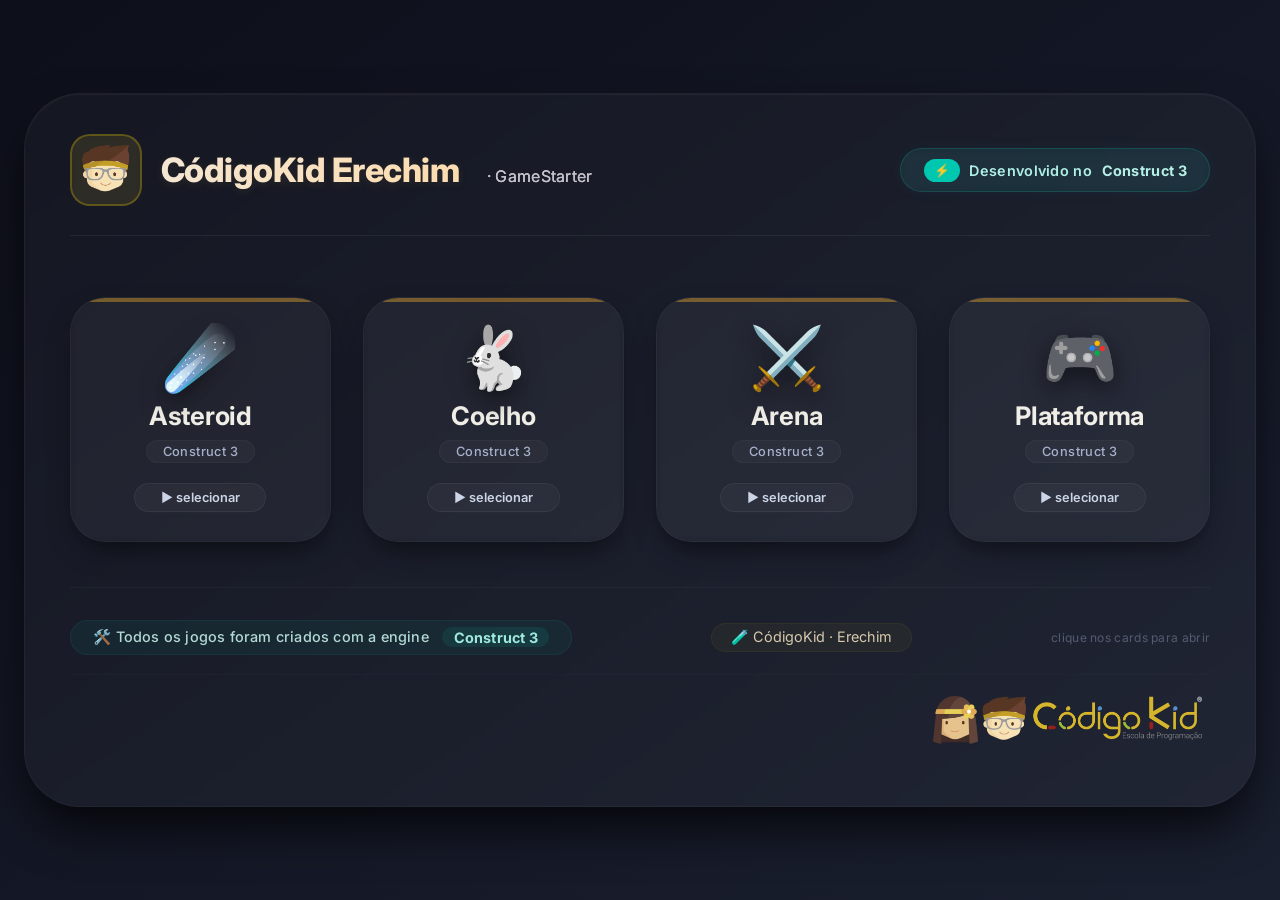
==== index.html @ 9f64f670 "Primeiro commit - Landing page dos projetos Construct" ====
<!DOCTYPE html>
<html lang="pt-BR">
<head>
  <meta charset="UTF-8" />
  <meta name="viewport" content="width=device-width, initial-scale=1.0" />
  <title>CódigoKid Erechim · GameStarter</title>

  <link rel="preconnect" href="https://fonts.googleapis.com" />
  <link rel="preconnect" href="https://fonts.gstatic.com" crossorigin />
  <link href="https://fonts.googleapis.com/css2?family=Inter:opsz,wght@14..32,400;14..32,600;14..32,700;14..32,800&display=swap" rel="stylesheet" />
  <link rel="stylesheet" href="style.css" />
</head>
<body>
  <div class="landing">

    <div class="header">
      <div class="logo-area">
        <div class="logo-placeholder">
    <img src="logo.png" alt="Logo CódigoKid" style="width: 100%; height: 100%; object-fit: contain; padding: 8px;" />
        </div>
        <div class="school-name">
          CódigoKid Erechim
          <small>· GameStarter</small>
        </div>
      </div>
      <div class="tech-badge">
        <i>⚡</i> Desenvolvido no <span style="font-weight:700; color:#b5f0e6;">Construct 3</span>
      </div>
    </div>

    <div class="projects-grid">
      <!-- Projeto Asteroid -->
      <a href="ProjetoAsteroid/index.html" target="_blank" class="project-card card-asteroid" style="text-decoration: none;">
        <div class="project-icon">☄️</div>
        <div class="project-name">Asteroid</div>
        <div class="project-sub">Construct 3</div>
        <div class="cta-play">▶ selecionar</div>
      </a>

      <!-- Projeto Coelho -->
      <a href="ProjetoCoelho/index.html" target="_blank" class="project-card card-coelho" style="text-decoration: none;">
        <div class="project-icon">🐇</div>
        <div class="project-name">Coelho</div>
        <div class="project-sub">Construct 3</div>
        <div class="cta-play">▶ selecionar</div>
      </a>

      <!-- Projeto Arena -->
      <a href="ProjetoArena/index.html" target="_blank" class="project-card card-arena" style="text-decoration: none;">
        <div class="project-icon">⚔️</div>
        <div class="project-name">Arena</div>
        <div class="project-sub">Construct 3</div>
        <div class="cta-play">▶ selecionar</div>
      </a>

      <!-- Projeto Plataforma -->
      <a href="ProjetoPlataforma/index.html" target="_blank" class="project-card card-plataforma" style="text-decoration: none;">
        <div class="project-icon">🎮</div>
        <div class="project-name">Plataforma</div>
        <div class="project-sub">Construct 3</div>
        <div class="cta-play">▶ selecionar</div>
      </a>
    </div>

    <div class="footer-note">
      <span class="construct-badge">
        🛠️ Todos os jogos foram criados com a engine <strong onclick="window.open('https://www.construct.net/en', '_blank')" style="cursor: pointer;">Construct 3</strong>
      </span>
      <span class="school-tag">
        🧪 CódigoKid · Erechim
      </span>
      <span style="opacity:0.5; font-size:0.75rem; letter-spacing:0.3px;">
        clique nos cards para abrir
      </span>
    </div>

    <div style="margin-top: 1.2rem; font-size:0.7rem; color:#5f6a82; text-align:right; border-top:1px solid rgba(255,255,255,0.02); padding-top:0.8rem; letter-spacing:0.4px;">
      <img src="logo footer.png" style="width: 25%; height: 25%; object-fit: contain; padding: 8px;" alt="logo rodapé">
    </div>
  </div>
</body>
</html>
---- style.css ----
* {
      margin: 0;
      padding: 0;
      box-sizing: border-box;
    }

    body {
      font-family: 'Inter', sans-serif;
      background: linear-gradient(145deg, #0d0f1a 0%, #1a1f2f 100%);
      min-height: 100vh;
      display: flex;
      align-items: center;
      justify-content: center;
      padding: 2rem 1.5rem;
    }

    .landing {
      max-width: 1300px;
      width: 100%;
      background: rgba(255, 255, 255, 0.03);
      backdrop-filter: blur(2px);
      border-radius: 3.5rem;
      padding: 2.5rem 2.8rem 3.2rem;
      box-shadow: 0 25px 50px -8px rgba(0, 0, 0, 0.8), inset 0 1px 2px rgba(255, 255, 255, 0.06);
      border: 1px solid rgba(255, 255, 255, 0.04);
      transition: all 0.2s;
    }

    /* CABEÇALHO */
    .header {
      display: flex;
      flex-wrap: wrap;
      align-items: center;
      justify-content: space-between;
      gap: 1.8rem 2rem;
      margin-bottom: 3.8rem;
      border-bottom: 1px solid rgba(255, 255, 255, 0.06);
      padding-bottom: 1.8rem;
    }

    .logo-area {
      display: flex;
      align-items: center;
      gap: 1.2rem;
    }

    .logo-placeholder {
      width: 72px;
      height: 72px;
      background: rgba(255, 215, 0, 0.08);
      border: 2px solid rgba(255, 215, 0, 0.25);
      border-radius: 20px;
      display: flex;
      align-items: center;
      justify-content: center;
      font-size: 0.7rem;
      font-weight: 600;
      letter-spacing: 0.5px;
      color: #d4b87a;
      text-transform: uppercase;
      transition: 0.2s;
      flex-shrink: 0;
      backdrop-filter: blur(4px);
    }

    .logo-placeholder:hover {
      border-color: #f0c27b;
      background: rgba(255, 215, 0, 0.12);
    }

    .logo-placeholder span {
      background: rgba(0, 0, 0, 0.4);
      padding: 4px 8px;
      border-radius: 40px;
      font-size: 0.6rem;
    }

    .school-name {
      font-size: 2.1rem;
      font-weight: 800;
      letter-spacing: -0.5px;
      background: linear-gradient(to right, #f5e9d8, #ffd9a3);
      -webkit-background-clip: text;
      background-clip: text;
      color: transparent;
      text-shadow: 0 2px 10px rgba(255, 200, 100, 0.1);
      line-height: 1.2;
    }

    .school-name small {
      font-weight: 400;
      font-size: 1rem;
      color: #9aa3b9;
      background: rgba(255, 255, 255, 0.04);
      padding: 0.1rem 0.8rem;
      border-radius: 40px;
      margin-left: 0.5rem;
      letter-spacing: 0.3px;
      background: transparent;
      text-shadow: none;
      -webkit-background-clip: unset;
      background-clip: unset;
      color: #b9c2d9;
    }

    .tech-badge {
      background: rgba(0, 200, 200, 0.08);
      backdrop-filter: blur(4px);
      padding: 0.6rem 1.4rem;
      border-radius: 60px;
      border: 1px solid rgba(0, 255, 200, 0.15);
      font-weight: 600;
      font-size: 0.9rem;
      color: #b0f0e6;
      display: flex;
      align-items: center;
      gap: 0.6rem;
      white-space: nowrap;
      letter-spacing: 0.3px;
      box-shadow: 0 0 15px rgba(0, 200, 200, 0.05);
    }

    .tech-badge i {
      font-style: normal;
      background: #00c8b0;
      color: #0b0e16;
      padding: 0 10px;
      border-radius: 30px;
      font-weight: 800;
      font-size: 0.8rem;
      line-height: 1.8;
    }

    /* GRADE DE PROJETOS */
    .projects-grid {
      display: grid;
      grid-template-columns: repeat(auto-fit, minmax(220px, 1fr));
      gap: 2rem;
      margin: 2.2rem 0 2.8rem;
    }

    .project-card {
      background: rgba(255, 255, 255, 0.02);
      backdrop-filter: blur(4px);
      border-radius: 2.2rem;
      padding: 1.8rem 1.2rem 1.8rem;
      border: 1px solid rgba(255, 255, 255, 0.04);
      box-shadow: 0 12px 28px -8px rgba(0, 0, 0, 0.6);
      transition: all 0.25s ease;
      display: flex;
      flex-direction: column;
      align-items: center;
      text-align: center;
      cursor: pointer;
      position: relative;
      overflow: hidden;
    }

    .project-card::before {
      content: '';
      position: absolute;
      top: 0;
      left: 0;
      width: 100%;
      height: 4px;
      background: linear-gradient(90deg, #f7b731, #f5a623, #f7b731);
      opacity: 0.4;
      transition: 0.3s;
    }

    .project-card:hover {
      transform: translateY(-8px);
      background: rgba(255, 255, 255, 0.05);
      border-color: rgba(255, 215, 0, 0.15);
      box-shadow: 0 20px 40px -12px #000000cc;
    }

    .project-card:hover::before {
      opacity: 1;
      height: 5px;
    }

    .project-icon {
      font-size: 3.8rem;
      line-height: 1;
      margin-bottom: 0.8rem;
      filter: drop-shadow(0 8px 12px rgba(0, 0, 0, 0.5));
    }

    .project-name {
      font-size: 1.6rem;
      font-weight: 700;
      color: #f0eee6;
      letter-spacing: -0.3px;
      margin-bottom: 0.25rem;
    }

    .project-sub {
      font-size: 0.8rem;
      font-weight: 500;
      color: #a7b1cc;
      background: rgba(255, 255, 255, 0.03);
      padding: 0.2rem 1rem;
      border-radius: 40px;
      border: 1px solid rgba(255, 255, 255, 0.03);
      margin-top: 0.3rem;
      letter-spacing: 0.4px;
    }

    .project-card .cta-play {
      margin-top: 1.2rem;
      font-size: 0.8rem;
      font-weight: 600;
      color: #cbd5e6;
      background: rgba(255, 255, 255, 0.02);
      padding: 0.4rem 1.6rem;
      border-radius: 40px;
      border: 1px solid rgba(255, 255, 255, 0.06);
      transition: 0.2s;
      backdrop-filter: blur(2px);
    }

    .project-card:hover .cta-play {
      background: rgba(255, 215, 0, 0.08);
      border-color: rgba(255, 215, 0, 0.15);
      color: #f5e6c4;
      box-shadow: 0 0 20px rgba(255, 200, 50, 0.05);
    }

    /* cores específicas (apenas detalhe) */
    .card-asteroid .project-icon { color: #ffbb77; }
    .card-coelho .project-icon { color: #f5b0c0; }
    .card-arena .project-icon { color: #7fc9ff; }
    .card-plataforma .project-icon { color: #9bdeac; }

    /* RODAPÉ / INFO EXTRA */
    .footer-note {
      display: flex;
      flex-wrap: wrap;
      align-items: center;
      justify-content: space-between;
      gap: 1.2rem;
      margin-top: 2.2rem;
      border-top: 1px solid rgba(255, 255, 255, 0.04);
      padding-top: 2rem;
      color: #8a93af;
      font-size: 0.9rem;
    }

    .footer-note span {
      display: flex;
      align-items: center;
      gap: 0.6rem;
    }

    .construct-badge {
      background: rgba(0, 210, 180, 0.06);
      padding: 0.4rem 1.4rem;
      border-radius: 60px;
      border: 1px solid rgba(0, 210, 180, 0.08);
      font-weight: 500;
      color: #b2d9d4;
      letter-spacing: 0.2px;
      font-size: 0.9rem;
    }

    .construct-badge strong {
      color: #9fe8de;
      font-weight: 700;
      background: rgba(0, 200, 180, 0.1);
      padding: 0.1rem 0.7rem;
      border-radius: 30px;
      margin-left: 4px;
    }

    .footer-note .school-tag {
      background: rgba(255, 215, 0, 0.04);
      padding: 0.3rem 1.2rem;
      border-radius: 40px;
      border: 1px solid rgba(255, 215, 0, 0.05);
      color: #d8c9ae;
    }

    /* responsividade */
    @media (max-width: 700px) {
      .landing {
        padding: 1.8rem 1.2rem;
        border-radius: 2rem;
      }
      .header {
        flex-direction: column;
        align-items: flex-start;
        gap: 1rem;
      }
      .school-name {
        font-size: 1.8rem;
      }
      .logo-area {
        width: 100%;
      }
      .tech-badge {
        white-space: normal;
        font-size: 0.8rem;
        padding: 0.4rem 1rem;
      }
      .projects-grid {
        grid-template-columns: repeat(auto-fit, minmax(150px, 1fr));
        gap: 1.2rem;
      }
      .project-name {
        font-size: 1.3rem;
      }
      .project-icon {
        font-size: 2.8rem;
      }
    }

    @media (max-width: 480px) {
      .logo-placeholder {
        width: 56px;
        height: 56px;
        font-size: 0.5rem;
      }
      .school-name {
        font-size: 1.4rem;
      }
      .school-name small {
        font-size: 0.7rem;
        margin-left: 0.2rem;
      }
    }

    /* para dar um toque interativo nos cards (abrir jogo) */
    .project-card {
      transition: all 0.2s;
    }
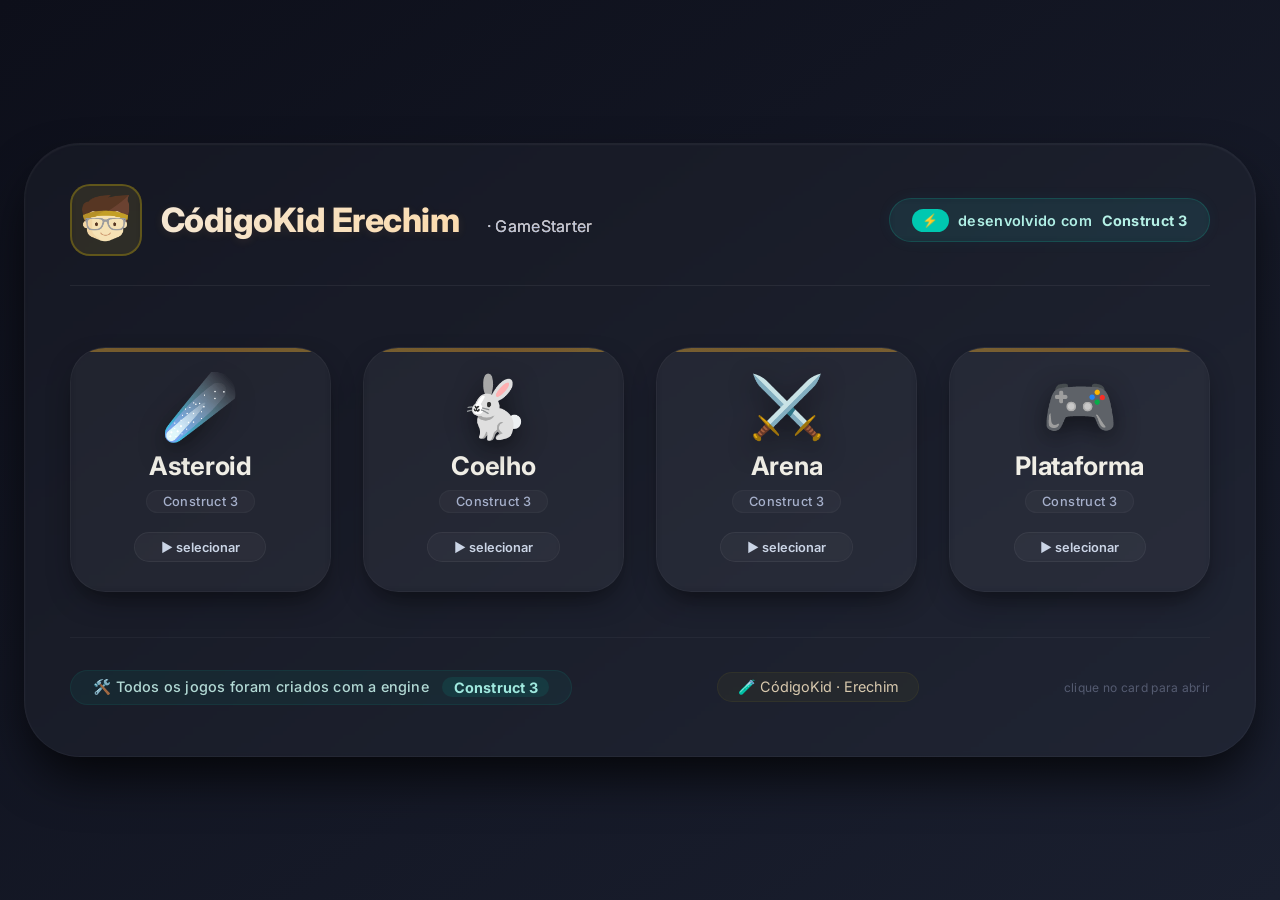
==== commit 1d08ed88: "Jogos agora abrem em iframe dentro de um dialog, nao em nova guia" ====
--- a/index.html
+++ b/index.html
@@ -3,20 +3,179 @@
 <head>
   <meta charset="UTF-8" />
   <meta name="viewport" content="width=device-width, initial-scale=1.0" />
-  <title>CódigoKid Erechim · GameStarter</title>
-
+  <title>CódigoKid Erechim · Games</title>
   <link rel="preconnect" href="https://fonts.googleapis.com" />
   <link rel="preconnect" href="https://fonts.gstatic.com" crossorigin />
   <link href="https://fonts.googleapis.com/css2?family=Inter:opsz,wght@14..32,400;14..32,600;14..32,700;14..32,800&display=swap" rel="stylesheet" />
   <link rel="stylesheet" href="style.css" />
+  <style>
+    /* Estilos para o dialog */
+    dialog {
+    border: none;
+    border-radius: 1.5rem;
+    padding: 0;
+    background: #0d0f1a;
+    width: 1200px;
+    height: 800px;
+    max-width: 90vw;
+    max-height: 90vh;
+    box-shadow: 0 30px 60px rgba(0, 0, 0, 0.9);
+    border: 1px solid rgba(255, 255, 255, 0.06);
+    overflow: hidden;
+    animation: dialogIn 0.3s ease;
+    
+    /* CENTRALIZAÇÃO PERFEITA */
+    position: fixed;
+    top: 50%;
+    left: 50%;
+    transform: translate(-50%, -50%);
+    margin: 0;
+    
+    /* GARANTE QUE NÃO ULTRAPASSE A TELA */
+    max-height: 90vh;
+    max-width: 90vw;
+    }
+
+dialog::backdrop {
+  background: rgba(0, 0, 0, 0.8);
+  backdrop-filter: blur(8px);
+}
+
+    @keyframes dialogIn {
+      from {
+        opacity: 0;
+        transform: scale(0.95) translateY(20px);
+      }
+      to {
+        opacity: 1;
+        transform: scale(1) translateY(0);
+      }
+    }
+
+    .dialog-header {
+      background: rgba(13, 15, 26, 0.98);
+      padding: 0.8rem 1.5rem;
+      display: flex;
+      align-items: center;
+      justify-content: space-between;
+      border-bottom: 1px solid rgba(255, 255, 255, 0.06);
+    }
+
+    .dialog-header .game-title {
+      color: #f0eee6;
+      font-weight: 600;
+      font-size: 1rem;
+    }
+
+    .dialog-header .close-btn {
+      background: rgba(255, 255, 255, 0.05);
+      border: 1px solid rgba(255, 255, 255, 0.08);
+      color: #b0b8d0;
+      padding: 0.3rem 1.2rem;
+      border-radius: 40px;
+      cursor: pointer;
+      font-size: 0.8rem;
+      transition: 0.3s;
+    }
+
+    .dialog-header .close-btn:hover {
+      background: rgba(255, 70, 70, 0.15);
+      color: #ff6b6b;
+      border-color: rgba(255, 70, 70, 0.2);
+    }
+
+    .dialog-body {
+      position: relative;
+      width: 100%;
+      height: calc(100% - 52px);
+      background: #000;
+    }
+
+    .dialog-body iframe {
+      width: 100%;
+      height: 100%;
+      border: none;
+      display: block;
+    }
+
+    .dialog-body .loading-overlay {
+      position: absolute;
+      top: 50%;
+      left: 50%;
+      transform: translate(-50%, -50%);
+      color: #6a7a9a;
+      font-size: 0.9rem;
+      display: flex;
+      flex-direction: column;
+      align-items: center;
+      gap: 0.8rem;
+      z-index: 10;
+      pointer-events: none;
+    }
+
+    .dialog-body .loading-overlay .spinner {
+      width: 30px;
+      height: 30px;
+      border: 3px solid rgba(255, 255, 255, 0.05);
+      border-top-color: #f5c76b;
+      border-radius: 50%;
+      animation: spin 0.8s linear infinite;
+    }
+
+    @keyframes spin {
+      to { transform: rotate(360deg); }
+    }
+
+    /* Botão de abrir em nova janela (opcional) */
+    .dialog-header .open-new-btn {
+      background: rgba(255, 215, 0, 0.08);
+      border: 1px solid rgba(255, 215, 0, 0.1);
+      color: #d4b87a;
+      padding: 0.3rem 1rem;
+      border-radius: 40px;
+      cursor: pointer;
+      font-size: 0.8rem;
+      transition: 0.3s;
+      margin-right: 0.5rem;
+    }
+
+    .dialog-header .open-new-btn:hover {
+      background: rgba(255, 215, 0, 0.15);
+      color: #f5e6c4;
+      border-color: rgba(255, 215, 0, 0.2);
+    }
+
+    .dialog-header .actions {
+      display: flex;
+      align-items: center;
+      gap: 0.5rem;
+    }
+
+    /* Responsividade */
+    @media (max-width: 768px) {
+      dialog {
+        max-width: 98vw;
+        max-height: 95vh;
+        width: 100%;
+        height: 95vh;
+        border-radius: 1rem;
+      }
+      .dialog-header {
+        padding: 0.6rem 1rem;
+        flex-wrap: wrap;
+        gap: 0.5rem;
+      }
+    }
+  </style>
 </head>
 <body>
   <div class="landing">
 
+    <!-- cabeçalho -->
     <div class="header">
       <div class="logo-area">
-        <div class="logo-placeholder">
-    <img src="logo.png" alt="Logo CódigoKid" style="width: 100%; height: 100%; object-fit: contain; padding: 8px;" />
+        <div class="logo-placeholder" title="Espaço para a logo da CódigoKid Erechim">
+          <img src="logo.png" alt="Logo CódigoKid Erechim" style="width: 100%; height: 100%; object-fit: contain; padding: 8px;" />
         </div>
         <div class="school-name">
           CódigoKid Erechim
@@ -24,37 +183,34 @@
         </div>
       </div>
       <div class="tech-badge">
-        <i>⚡</i> Desenvolvido no <span style="font-weight:700; color:#b5f0e6;">Construct 3</span>
+        <i>⚡</i> desenvolvido com <span style="font-weight:700; color:#b5f0e6;">Construct 3</span>
       </div>
     </div>
 
+    <!-- grade com os 4 projetos -->
     <div class="projects-grid">
-      <!-- Projeto Asteroid -->
-      <a href="ProjetoAsteroid/index.html" target="_blank" class="project-card card-asteroid" style="text-decoration: none;">
+      <a href="#" class="project-card card-asteroid" style="text-decoration: none;" data-game="ProjetoAsteroid/index.html" data-name="Asteroid">
         <div class="project-icon">☄️</div>
         <div class="project-name">Asteroid</div>
         <div class="project-sub">Construct 3</div>
         <div class="cta-play">▶ selecionar</div>
       </a>
 
-      <!-- Projeto Coelho -->
-      <a href="ProjetoCoelho/index.html" target="_blank" class="project-card card-coelho" style="text-decoration: none;">
+      <a href="#" class="project-card card-coelho" style="text-decoration: none;" data-game="ProjetoCoelho/index.html" data-name="Coelho">
         <div class="project-icon">🐇</div>
         <div class="project-name">Coelho</div>
         <div class="project-sub">Construct 3</div>
         <div class="cta-play">▶ selecionar</div>
       </a>
 
-      <!-- Projeto Arena -->
-      <a href="ProjetoArena/index.html" target="_blank" class="project-card card-arena" style="text-decoration: none;">
+      <a href="#" class="project-card card-arena" style="text-decoration: none;" data-game="ProjetoArena/index.html" data-name="Arena">
         <div class="project-icon">⚔️</div>
         <div class="project-name">Arena</div>
         <div class="project-sub">Construct 3</div>
         <div class="cta-play">▶ selecionar</div>
       </a>
 
-      <!-- Projeto Plataforma -->
-      <a href="ProjetoPlataforma/index.html" target="_blank" class="project-card card-plataforma" style="text-decoration: none;">
+      <a href="#" class="project-card card-plataforma" style="text-decoration: none;" data-game="ProjetoPlataforma/index.html" data-name="Plataforma">
         <div class="project-icon">🎮</div>
         <div class="project-name">Plataforma</div>
         <div class="project-sub">Construct 3</div>
@@ -62,6 +218,7 @@
       </a>
     </div>
 
+    <!-- rodapé -->
     <div class="footer-note">
       <span class="construct-badge">
         🛠️ Todos os jogos foram criados com a engine <strong onclick="window.open('https://www.construct.net/en', '_blank')" style="cursor: pointer;">Construct 3</strong>
@@ -70,13 +227,124 @@
         🧪 CódigoKid · Erechim
       </span>
       <span style="opacity:0.5; font-size:0.75rem; letter-spacing:0.3px;">
-        clique nos cards para abrir
+        clique no card para abrir
       </span>
     </div>
 
-    <div style="margin-top: 1.2rem; font-size:0.7rem; color:#5f6a82; text-align:right; border-top:1px solid rgba(255,255,255,0.02); padding-top:0.8rem; letter-spacing:0.4px;">
-      <img src="logo footer.png" style="width: 25%; height: 25%; object-fit: contain; padding: 8px;" alt="logo rodapé">
-    </div>
   </div>
+
+  <!-- DIALOG -->
+  <dialog id="gameDialog">
+    <div class="dialog-header">
+      <span class="game-title" id="dialogTitle">🎮 Jogo</span>
+      <div class="actions">
+        <button class="open-new-btn" id="openNewBtn" title="Abrir em nova janela">↗ Nova janela</button>
+        <button class="close-btn" id="closeDialogBtn">✕ Fechar</button>
+      </div>
+    </div>
+    <div class="dialog-body">
+      <div class="loading-overlay" id="dialogLoading">
+        <div class="spinner"></div>
+        <span>Carregando jogo...</span>
+      </div>
+      <iframe id="dialogFrame" src=""></iframe>
+    </div>
+  </dialog>
+
+  <script>
+    // Referências
+    const dialog = document.getElementById('gameDialog');
+    const dialogFrame = document.getElementById('dialogFrame');
+    const dialogTitle = document.getElementById('dialogTitle');
+    const dialogLoading = document.getElementById('dialogLoading');
+    const closeDialogBtn = document.getElementById('closeDialogBtn');
+    const openNewBtn = document.getElementById('openNewBtn');
+    
+    let currentGameUrl = '';
+    let currentGameName = '';
+
+    // Função para abrir o jogo no dialog
+    function abrirJogoDialog(url, nome) {
+      currentGameUrl = url;
+      currentGameName = nome;
+      
+      dialogTitle.textContent = '🎮 ' + nome;
+      dialogLoading.style.display = 'flex';
+      dialogFrame.src = url;
+      
+      dialogFrame.onload = function() {
+        dialogLoading.style.display = 'none';
+      };
+      
+      dialog.showModal();
+    }
+
+    // Função para fechar o dialog
+    function fecharDialog() {
+      dialog.close();
+      dialogFrame.src = '';
+      dialogLoading.style.display = 'flex';
+    }
+
+    // Abrir em nova janela
+    function abrirNovaJanela() {
+      if (currentGameUrl) {
+        window.open(currentGameUrl, '_blank');
+      }
+    }
+
+    // Evento de clique nos cards
+    document.querySelectorAll('.project-card').forEach(card => {
+      card.addEventListener('click', function(e) {
+        e.preventDefault();
+        const gameUrl = this.dataset.game;
+        const gameName = this.dataset.name;
+        abrirJogoDialog(gameUrl, gameName);
+      });
+    });
+
+    // Fechar com o botão
+    closeDialogBtn.addEventListener('click', fecharDialog);
+
+    // Fechar com ESC (já é nativo do dialog)
+    dialog.addEventListener('cancel', fecharDialog);
+
+    // Abrir em nova janela
+    openNewBtn.addEventListener('click', abrirNovaJanela);
+
+    // ============================================
+    // BLOQUEIO DE SCROLL QUANDO DIALOG ESTIVER ABERTO
+    // ============================================
+
+    document.addEventListener('keydown', function(e) {
+      if (dialog.open) {
+        const teclasScroll = ['ArrowUp', 'ArrowDown', 'ArrowLeft', 'ArrowRight', 'Space', 'PageUp', 'PageDown', 'Home', 'End'];
+        if (teclasScroll.includes(e.code)) {
+          e.preventDefault();
+          e.stopPropagation();
+          return false;
+        }
+      }
+    }, { passive: false, capture: true });
+
+    document.addEventListener('wheel', function(e) {
+      if (dialog.open && e.target.closest('iframe')) {
+        e.preventDefault();
+        e.stopPropagation();
+        return false;
+      }
+    }, { passive: false, capture: true });
+
+    document.addEventListener('touchmove', function(e) {
+      if (dialog.open && e.target.closest('iframe')) {
+        e.preventDefault();
+        e.stopPropagation();
+        return false;
+      }
+    }, { passive: false, capture: true });
+
+    console.log('🎮 Dialog com iframe pronto!');
+  </script>
+
 </body>
 </html>
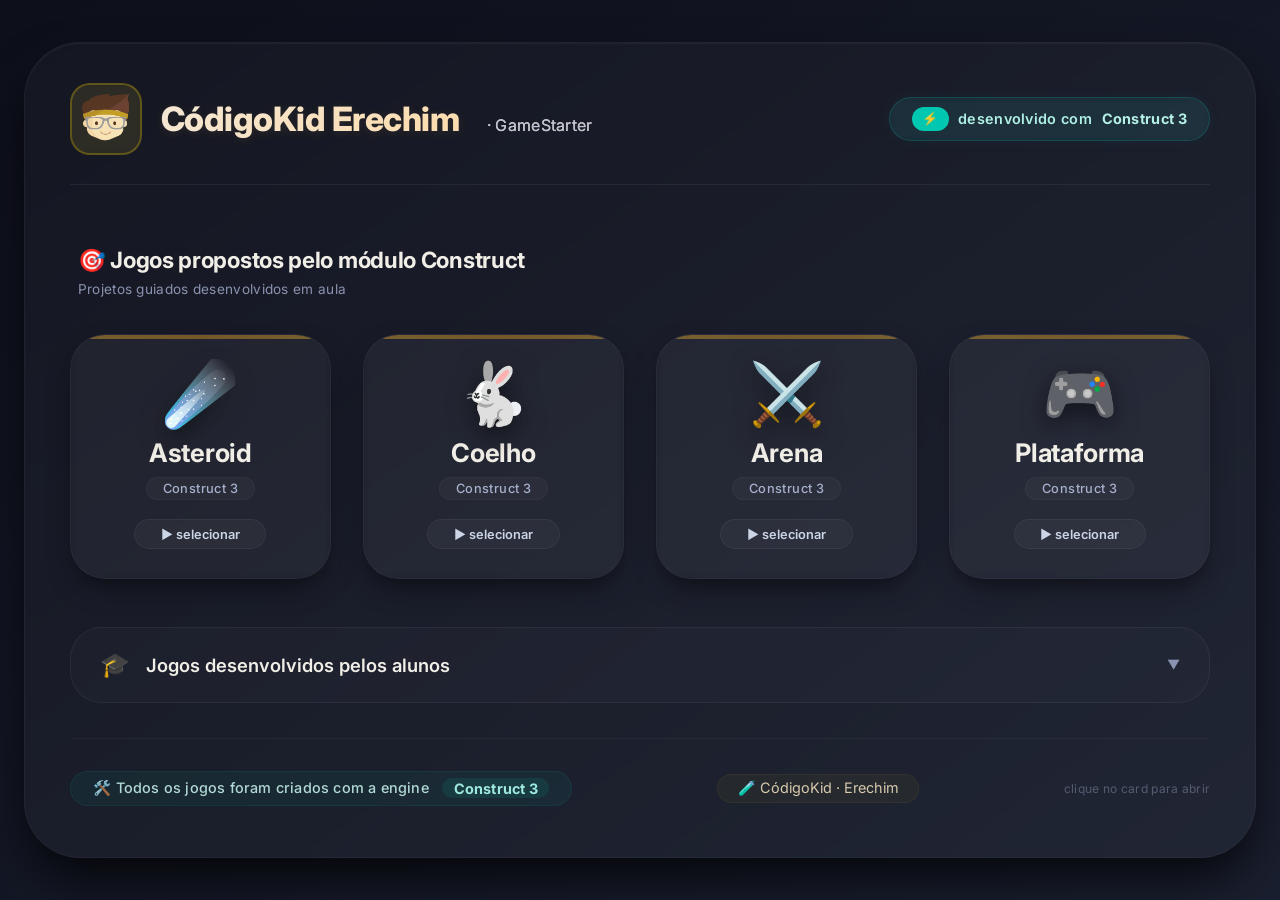
==== commit 3b695f36: "adicionado seção para jogos desenvolvidos pelos alunos" ====
--- a/index.html
+++ b/index.html
@@ -8,165 +8,10 @@
   <link rel="preconnect" href="https://fonts.gstatic.com" crossorigin />
   <link href="https://fonts.googleapis.com/css2?family=Inter:opsz,wght@14..32,400;14..32,600;14..32,700;14..32,800&display=swap" rel="stylesheet" />
   <link rel="stylesheet" href="style.css" />
-  <style>
-    /* Estilos para o dialog */
-    dialog {
-    border: none;
-    border-radius: 1.5rem;
-    padding: 0;
-    background: #0d0f1a;
-    width: 1200px;
-    height: 800px;
-    max-width: 90vw;
-    max-height: 90vh;
-    box-shadow: 0 30px 60px rgba(0, 0, 0, 0.9);
-    border: 1px solid rgba(255, 255, 255, 0.06);
-    overflow: hidden;
-    animation: dialogIn 0.3s ease;
-    
-    /* CENTRALIZAÇÃO PERFEITA */
-    position: fixed;
-    top: 50%;
-    left: 50%;
-    transform: translate(-50%, -50%);
-    margin: 0;
-    
-    /* GARANTE QUE NÃO ULTRAPASSE A TELA */
-    max-height: 90vh;
-    max-width: 90vw;
-    }
-
-dialog::backdrop {
-  background: rgba(0, 0, 0, 0.8);
-  backdrop-filter: blur(8px);
-}
-
-    @keyframes dialogIn {
-      from {
-        opacity: 0;
-        transform: scale(0.95) translateY(20px);
-      }
-      to {
-        opacity: 1;
-        transform: scale(1) translateY(0);
-      }
-    }
-
-    .dialog-header {
-      background: rgba(13, 15, 26, 0.98);
-      padding: 0.8rem 1.5rem;
-      display: flex;
-      align-items: center;
-      justify-content: space-between;
-      border-bottom: 1px solid rgba(255, 255, 255, 0.06);
-    }
-
-    .dialog-header .game-title {
-      color: #f0eee6;
-      font-weight: 600;
-      font-size: 1rem;
-    }
-
-    .dialog-header .close-btn {
-      background: rgba(255, 255, 255, 0.05);
-      border: 1px solid rgba(255, 255, 255, 0.08);
-      color: #b0b8d0;
-      padding: 0.3rem 1.2rem;
-      border-radius: 40px;
-      cursor: pointer;
-      font-size: 0.8rem;
-      transition: 0.3s;
-    }
-
-    .dialog-header .close-btn:hover {
-      background: rgba(255, 70, 70, 0.15);
-      color: #ff6b6b;
-      border-color: rgba(255, 70, 70, 0.2);
-    }
-
-    .dialog-body {
-      position: relative;
-      width: 100%;
-      height: calc(100% - 52px);
-      background: #000;
-    }
-
-    .dialog-body iframe {
-      width: 100%;
-      height: 100%;
-      border: none;
-      display: block;
-    }
-
-    .dialog-body .loading-overlay {
-      position: absolute;
-      top: 50%;
-      left: 50%;
-      transform: translate(-50%, -50%);
-      color: #6a7a9a;
-      font-size: 0.9rem;
-      display: flex;
-      flex-direction: column;
-      align-items: center;
-      gap: 0.8rem;
-      z-index: 10;
-      pointer-events: none;
-    }
-
-    .dialog-body .loading-overlay .spinner {
-      width: 30px;
-      height: 30px;
-      border: 3px solid rgba(255, 255, 255, 0.05);
-      border-top-color: #f5c76b;
-      border-radius: 50%;
-      animation: spin 0.8s linear infinite;
-    }
-
-    @keyframes spin {
-      to { transform: rotate(360deg); }
-    }
-
-    /* Botão de abrir em nova janela (opcional) */
-    .dialog-header .open-new-btn {
-      background: rgba(255, 215, 0, 0.08);
-      border: 1px solid rgba(255, 215, 0, 0.1);
-      color: #d4b87a;
-      padding: 0.3rem 1rem;
-      border-radius: 40px;
-      cursor: pointer;
-      font-size: 0.8rem;
-      transition: 0.3s;
-      margin-right: 0.5rem;
-    }
-
-    .dialog-header .open-new-btn:hover {
-      background: rgba(255, 215, 0, 0.15);
-      color: #f5e6c4;
-      border-color: rgba(255, 215, 0, 0.2);
-    }
-
-    .dialog-header .actions {
-      display: flex;
-      align-items: center;
-      gap: 0.5rem;
-    }
-
-    /* Responsividade */
-    @media (max-width: 768px) {
-      dialog {
-        max-width: 98vw;
-        max-height: 95vh;
-        width: 100%;
-        height: 95vh;
-        border-radius: 1rem;
-      }
-      .dialog-header {
-        padding: 0.6rem 1rem;
-        flex-wrap: wrap;
-        gap: 0.5rem;
-      }
-    }
-  </style>
+    <!-- FAVICON -->
+  <link rel="icon" type="image/png" href="favicon.png" />
+  <link rel="apple-touch-icon" href="favicon.png" />
+  
 </head>
 <body>
   <div class="landing">
@@ -187,36 +32,30 @@
       </div>
     </div>
 
-    <!-- grade com os 4 projetos -->
-    <div class="projects-grid">
-      <a href="#" class="project-card card-asteroid" style="text-decoration: none;" data-game="ProjetoAsteroid/index.html" data-name="Asteroid">
-        <div class="project-icon">☄️</div>
-        <div class="project-name">Asteroid</div>
-        <div class="project-sub">Construct 3</div>
-        <div class="cta-play">▶ selecionar</div>
-      </a>
-
-      <a href="#" class="project-card card-coelho" style="text-decoration: none;" data-game="ProjetoCoelho/index.html" data-name="Coelho">
-        <div class="project-icon">🐇</div>
-        <div class="project-name">Coelho</div>
-        <div class="project-sub">Construct 3</div>
-        <div class="cta-play">▶ selecionar</div>
-      </a>
-
-      <a href="#" class="project-card card-arena" style="text-decoration: none;" data-game="ProjetoArena/index.html" data-name="Arena">
-        <div class="project-icon">⚔️</div>
-        <div class="project-name">Arena</div>
-        <div class="project-sub">Construct 3</div>
-        <div class="cta-play">▶ selecionar</div>
-      </a>
-
-      <a href="#" class="project-card card-plataforma" style="text-decoration: none;" data-game="ProjetoPlataforma/index.html" data-name="Plataforma">
-        <div class="project-icon">🎮</div>
-        <div class="project-name">Plataforma</div>
-        <div class="project-sub">Construct 3</div>
-        <div class="cta-play">▶ selecionar</div>
-      </a>
-    </div>
+    <!-- TÍTULO DA SEÇÃO: JOGOS DO MÓDULO -->
+    <div class="section-header">
+      <h2 class="section-title">🎯 Jogos propostos pelo módulo Construct</h2>
+      <span class="section-subtitle">Projetos guiados desenvolvidos em aula</span>
+    </div>
+
+    <!-- grade com os 4 projetos do módulo (preenchida via JSON) -->
+    <div class="projects-grid" id="jogosModuloGrid">
+      <!-- preenchido dinamicamente pelo JavaScript -->
+    </div>
+
+    <!-- BLOCO EXPANSÍVEL: JOGOS DOS ALUNOS -->
+    <details class="alunos-section" id="alunosSection">
+      <summary class="alunos-summary">
+        <span class="alunos-summary-icon">🎓</span>
+        <span class="alunos-summary-text">Jogos desenvolvidos pelos alunos</span>
+        <span class="alunos-summary-arrow">▼</span>
+      </summary>
+      <div class="alunos-content">
+        <div class="projects-grid" id="jogosAlunosGrid">
+          <!-- preenchido dinamicamente pelo JavaScript -->
+        </div>
+      </div>
+    </details>
 
     <!-- rodapé -->
     <div class="footer-note">
@@ -247,104 +86,183 @@
         <div class="spinner"></div>
         <span>Carregando jogo...</span>
       </div>
-      <iframe id="dialogFrame" src=""></iframe>
+      <iframe id="dialogFrame" src="" allowfullscreen allow="fullscreen; autoplay; gamepad"></iframe>
     </div>
   </dialog>
 
-  <script>
-    // Referências
-    const dialog = document.getElementById('gameDialog');
-    const dialogFrame = document.getElementById('dialogFrame');
-    const dialogTitle = document.getElementById('dialogTitle');
-    const dialogLoading = document.getElementById('dialogLoading');
-    const closeDialogBtn = document.getElementById('closeDialogBtn');
-    const openNewBtn = document.getElementById('openNewBtn');
-    
-    let currentGameUrl = '';
-    let currentGameName = '';
-
-    // Função para abrir o jogo no dialog
-    function abrirJogoDialog(url, nome) {
-      currentGameUrl = url;
-      currentGameName = nome;
-      
-      dialogTitle.textContent = '🎮 ' + nome;
-      dialogLoading.style.display = 'flex';
-      dialogFrame.src = url;
-      
-      dialogFrame.onload = function() {
-        dialogLoading.style.display = 'none';
-      };
-      
-      dialog.showModal();
-    }
-
-    // Função para fechar o dialog
-    function fecharDialog() {
-      dialog.close();
-      dialogFrame.src = '';
-      dialogLoading.style.display = 'flex';
-    }
-
-    // Abrir em nova janela
-    function abrirNovaJanela() {
-      if (currentGameUrl) {
-        window.open(currentGameUrl, '_blank');
-      }
-    }
-
-    // Evento de clique nos cards
-    document.querySelectorAll('.project-card').forEach(card => {
-      card.addEventListener('click', function(e) {
+ <script>
+  // Referências
+  const dialog = document.getElementById('gameDialog');
+  const dialogFrame = document.getElementById('dialogFrame');
+  const dialogTitle = document.getElementById('dialogTitle');
+  const dialogLoading = document.getElementById('dialogLoading');
+  const closeDialogBtn = document.getElementById('closeDialogBtn');
+  const openNewBtn = document.getElementById('openNewBtn');
+  const fullscreenBtn = document.getElementById('fullscreenBtn');
+
+  const jogosModuloGrid = document.getElementById('jogosModuloGrid');
+  const jogosAlunosGrid = document.getElementById('jogosAlunosGrid');
+
+  let currentGameUrl = '';
+  let currentGameName = '';
+
+  // ============================================
+  // CARREGAMENTO DOS JOGOS A PARTIR DO JSON
+  // ============================================
+
+  async function carregarJogos() {
+    try {
+      const resposta = await fetch('jogos.json');
+      if (!resposta.ok) throw new Error('Não foi possível carregar o jogos.json');
+      const dados = await resposta.json();
+
+      renderizarJogosModulo(dados.jogosModulo || []);
+      renderizarJogosAlunos(dados.jogosAlunos || []);
+    } catch (erro) {
+      console.error('❌ Erro ao carregar jogos:', erro);
+      // Fallback: mostra mensagem amigável
+      jogosModuloGrid.innerHTML = '<p style="color:#8a93af; grid-column: 1/-1; text-align:center;">Não foi possível carregar a lista de jogos.</p>';
+    }
+  }
+
+  // Renderiza os cards dos jogos do módulo
+  function renderizarJogosModulo(jogos) {
+    jogosModuloGrid.innerHTML = '';
+    jogos.forEach(jogo => {
+      const card = document.createElement('a');
+      card.href = '#';
+      card.className = `project-card card-${jogo.id}`;
+      card.style.textDecoration = 'none';
+      card.dataset.game = jogo.embedUrl;
+      card.dataset.name = jogo.nome;
+      card.innerHTML = `
+        <div class="project-icon">${jogo.icone || '🎮'}</div>
+        <div class="project-name">${jogo.nome}</div>
+        <div class="project-sub">Construct 3</div>
+        <div class="cta-play">▶ selecionar</div>
+      `;
+      card.addEventListener('click', e => {
         e.preventDefault();
-        const gameUrl = this.dataset.game;
-        const gameName = this.dataset.name;
-        abrirJogoDialog(gameUrl, gameName);
+        abrirJogoDialog(jogo.embedUrl, jogo.nome);
       });
+      jogosModuloGrid.appendChild(card);
     });
-
-    // Fechar com o botão
-    closeDialogBtn.addEventListener('click', fecharDialog);
-
-    // Fechar com ESC (já é nativo do dialog)
-    dialog.addEventListener('cancel', fecharDialog);
-
-    // Abrir em nova janela
-    openNewBtn.addEventListener('click', abrirNovaJanela);
-
-    // ============================================
-    // BLOQUEIO DE SCROLL QUANDO DIALOG ESTIVER ABERTO
-    // ============================================
-
-    document.addEventListener('keydown', function(e) {
-      if (dialog.open) {
-        const teclasScroll = ['ArrowUp', 'ArrowDown', 'ArrowLeft', 'ArrowRight', 'Space', 'PageUp', 'PageDown', 'Home', 'End'];
-        if (teclasScroll.includes(e.code)) {
-          e.preventDefault();
-          e.stopPropagation();
-          return false;
-        }
-      }
-    }, { passive: false, capture: true });
-
-    document.addEventListener('wheel', function(e) {
-      if (dialog.open && e.target.closest('iframe')) {
+  }
+
+  // Renderiza os cards dos jogos dos alunos
+  function renderizarJogosAlunos(jogos) {
+    jogosAlunosGrid.innerHTML = '';
+    if (jogos.length === 0) {
+      jogosAlunosGrid.innerHTML = '<p style="color:#8a93af; grid-column: 1/-1; text-align:center;">Nenhum jogo de aluno cadastrado ainda.</p>';
+      return;
+    }
+    jogos.forEach(jogo => {
+      const card = document.createElement('a');
+      card.href = '#';
+      card.className = `project-card card-aluno`;
+      card.style.textDecoration = 'none';
+      card.dataset.game = jogo.embedUrl;
+      card.dataset.name = jogo.nome;
+      card.innerHTML = `
+        <div class="project-icon">${jogo.icone || '🎮'}</div>
+        <div class="project-name">${jogo.nome}</div>
+        <div class="project-desc">${jogo.descricao || ''}</div>
+        <div class="project-author">👤 ${jogo.aluno || 'Aluno'}</div>
+        <div class="cta-play">▶ jogar</div>
+      `;
+      card.addEventListener('click', e => {
+        e.preventDefault();
+        abrirJogoDialog(jogo.embedUrl, jogo.nome);
+      });
+      jogosAlunosGrid.appendChild(card);
+    });
+  }
+
+  // ============================================
+  // DIALOG (abrir/fechar/fullscreen)
+  // ============================================
+
+  function abrirJogoDialog(url, nome) {
+    currentGameUrl = url;
+    currentGameName = nome;
+    dialogTitle.textContent = '🎮 ' + nome;
+    dialogLoading.style.display = 'flex';
+    dialogFrame.src = url;
+    dialogFrame.onload = function () {
+      dialogLoading.style.display = 'none';
+    };
+    dialog.showModal();
+  }
+
+  function fecharDialog() {
+    dialog.close();
+    dialogFrame.src = '';
+    dialogLoading.style.display = 'flex';
+  }
+
+  function abrirNovaJanela() {
+    if (currentGameUrl) window.open(currentGameUrl, '_blank');
+  }
+
+  function toggleFullscreen() {
+    if (!document.fullscreenElement) {
+      dialog.requestFullscreen().catch(err => console.error('Erro fullscreen:', err));
+    } else {
+      document.exitFullscreen();
+    }
+  }
+
+  // ============================================
+  // EVENTOS
+  // ============================================
+  closeDialogBtn.addEventListener('click', fecharDialog);
+  openNewBtn.addEventListener('click', abrirNovaJanela);
+  //fullscreenBtn.addEventListener('click', toggleFullscreen);
+  dialog.addEventListener('cancel', fecharDialog);
+
+  document.addEventListener('fullscreenchange', () => {
+    if (fullscreenBtn) {
+      fullscreenBtn.textContent = document.fullscreenElement ? '⛶ Sair' : '⛶ Tela cheia';
+    }
+  });
+
+  // ============================================
+  // BLOQUEIO DE SCROLL QUANDO DIALOG ESTIVER ABERTO
+  // ============================================
+  document.addEventListener('keydown', function (e) {
+    if (dialog.open) {
+      const teclasScroll = ['ArrowUp', 'ArrowDown', 'ArrowLeft', 'ArrowRight', 'Space', 'PageUp', 'PageDown', 'Home', 'End'];
+      if (teclasScroll.includes(e.code)) {
         e.preventDefault();
         e.stopPropagation();
         return false;
       }
-    }, { passive: false, capture: true });
-
-    document.addEventListener('touchmove', function(e) {
-      if (dialog.open && e.target.closest('iframe')) {
-        e.preventDefault();
-        e.stopPropagation();
-        return false;
-      }
-    }, { passive: false, capture: true });
-
-    console.log('🎮 Dialog com iframe pronto!');
-  </script>
+    }
+  }, { passive: false, capture: true });
+
+  document.addEventListener('wheel', function (e) {
+    if (dialog.open && e.target.closest('iframe')) {
+      e.preventDefault();
+      e.stopPropagation();
+      return false;
+    }
+  }, { passive: false, capture: true });
+
+  document.addEventListener('touchmove', function (e) {
+    if (dialog.open && e.target.closest('iframe')) {
+      e.preventDefault();
+      e.stopPropagation();
+      return false;
+    }
+  }, { passive: false, capture: true });
+
+  // ============================================
+  // INICIALIZA
+  // ============================================
+  carregarJogos();
+
+  console.log('🎮 Sistema de jogos carregado!');
+</script>
 
 </body>
 </html>
--- a/style.css
+++ b/style.css
@@ -226,6 +226,7 @@
       color: #f5e6c4;
       box-shadow: 0 0 20px rgba(255, 200, 50, 0.05);
     }
+    
 
     /* cores específicas (apenas detalhe) */
     .card-asteroid .project-icon { color: #ffbb77; }
@@ -333,4 +334,287 @@
     /* para dar um toque interativo nos cards (abrir jogo) */
     .project-card {
       transition: all 0.2s;
-    }+    }
+    
+    /* Estilos para o dialog */
+    dialog {
+    border: none;
+    border-radius: 1.5rem;
+    padding: 0;
+    background: #0d0f1a;
+    width: 1200px;
+    height: 800px;
+    max-width: 90vw;
+    max-height: 90vh;
+    box-shadow: 0 30px 60px rgba(0, 0, 0, 0.9);
+    border: 1px solid rgba(255, 255, 255, 0.06);
+    overflow: hidden;
+    animation: dialogIn 0.3s ease;
+    
+    /* CENTRALIZAÇÃO PERFEITA */
+    position: fixed;
+    top: 50%;
+    left: 50%;
+    transform: translate(-50%, -50%);
+    margin: 0;
+    
+    /* GARANTE QUE NÃO ULTRAPASSE A TELA */
+    max-height: 90vh;
+    max-width: 90vw;
+    }
+
+dialog::backdrop {
+  background: rgba(0, 0, 0, 0.8);
+  backdrop-filter: blur(8px);
+}
+
+    @keyframes dialogIn {
+      from {
+        opacity: 0;
+        transform: scale(0.95) translateY(20px);
+      }
+      to {
+        opacity: 1;
+        transform: scale(1) translateY(0);
+      }
+    }
+
+    .dialog-header {
+      background: rgba(13, 15, 26, 0.98);
+      padding: 0.8rem 1.5rem;
+      display: flex;
+      align-items: center;
+      justify-content: space-between;
+      border-bottom: 1px solid rgba(255, 255, 255, 0.06);
+    }
+
+    .dialog-header .game-title {
+      color: #f0eee6;
+      font-weight: 600;
+      font-size: 1rem;
+    }
+
+    .dialog-header .close-btn {
+      background: rgba(255, 255, 255, 0.05);
+      border: 1px solid rgba(255, 255, 255, 0.08);
+      color: #b0b8d0;
+      padding: 0.3rem 1.2rem;
+      border-radius: 40px;
+      cursor: pointer;
+      font-size: 0.8rem;
+      transition: 0.3s;
+    }
+
+    .dialog-header .close-btn:hover {
+      background: rgba(255, 70, 70, 0.15);
+      color: #ff6b6b;
+      border-color: rgba(255, 70, 70, 0.2);
+    }
+
+    .dialog-body {
+      position: relative;
+      width: 100%;
+      height: calc(100% - 52px);
+      background: #000;
+    }
+
+    .dialog-body iframe {
+      width: 100%;
+      height: 100%;
+      border: none;
+      display: block;
+    }
+
+    .dialog-body .loading-overlay {
+      position: absolute;
+      top: 50%;
+      left: 50%;
+      transform: translate(-50%, -50%);
+      color: #6a7a9a;
+      font-size: 0.9rem;
+      display: flex;
+      flex-direction: column;
+      align-items: center;
+      gap: 0.8rem;
+      z-index: 10;
+      pointer-events: none;
+    }
+
+    .dialog-body .loading-overlay .spinner {
+      width: 30px;
+      height: 30px;
+      border: 3px solid rgba(255, 255, 255, 0.05);
+      border-top-color: #f5c76b;
+      border-radius: 50%;
+      animation: spin 0.8s linear infinite;
+    }
+
+    @keyframes spin {
+      to { transform: rotate(360deg); }
+    }
+
+    /* Botão de abrir em nova janela (opcional) */
+    .dialog-header .open-new-btn {
+      background: rgba(255, 215, 0, 0.08);
+      border: 1px solid rgba(255, 215, 0, 0.1);
+      color: #d4b87a;
+      padding: 0.3rem 1rem;
+      border-radius: 40px;
+      cursor: pointer;
+      font-size: 0.8rem;
+      transition: 0.3s;
+      margin-right: 0.5rem;
+    }
+
+    .dialog-header .open-new-btn:hover {
+      background: rgba(255, 215, 0, 0.15);
+      color: #f5e6c4;
+      border-color: rgba(255, 215, 0, 0.2);
+    }
+
+    .dialog-header .actions {
+      display: flex;
+      align-items: center;
+      gap: 0.5rem;
+    }
+
+    /* Responsividade */
+    @media (max-width: 768px) {
+      dialog {
+        max-width: 98vw;
+        max-height: 95vh;
+        width: 100%;
+        height: 95vh;
+        border-radius: 1rem;
+      }
+      .dialog-header {
+        padding: 0.6rem 1rem;
+        flex-wrap: wrap;
+        gap: 0.5rem;
+      }
+    }
+/* ============================================
+   SEÇÃO: TÍTULOS E BLOCOS
+   ============================================ */
+
+.section-header {
+  margin-bottom: 1.5rem;
+  padding-left: 0.5rem;
+}
+
+.section-title {
+  font-size: 1.4rem;
+  font-weight: 700;
+  color: #f0eee6;
+  letter-spacing: -0.3px;
+  margin-bottom: 0.3rem;
+}
+
+.section-subtitle {
+  font-size: 0.85rem;
+  color: #8a93af;
+  letter-spacing: 0.3px;
+}
+
+/* ============================================
+   BLOCO EXPANSÍVEL: JOGOS DOS ALUNOS
+   ============================================ */
+
+.alunos-section {
+  margin-top: 3rem;
+  background: rgba(255, 255, 255, 0.02);
+  border: 1px solid rgba(255, 255, 255, 0.05);
+  border-radius: 2rem;
+  overflow: hidden;
+  transition: all 0.3s ease;
+}
+
+.alunos-section[open] {
+  background: rgba(255, 255, 255, 0.03);
+  border-color: rgba(255, 215, 0, 0.12);
+}
+
+.alunos-summary {
+  list-style: none;
+  cursor: pointer;
+  padding: 1.4rem 1.8rem;
+  display: flex;
+  align-items: center;
+  gap: 1rem;
+  font-size: 1.15rem;
+  font-weight: 600;
+  color: #f0eee6;
+  transition: 0.2s;
+  user-select: none;
+}
+
+.alunos-summary::-webkit-details-marker {
+  display: none;
+}
+
+.alunos-summary:hover {
+  background: rgba(255, 255, 255, 0.03);
+}
+
+.alunos-summary-icon {
+  font-size: 1.5rem;
+}
+
+.alunos-summary-text {
+  flex: 1;
+}
+
+.alunos-summary-arrow {
+  font-size: 0.8rem;
+  color: #8a93af;
+  transition: transform 0.3s ease;
+}
+
+.alunos-section[open] .alunos-summary-arrow {
+  transform: rotate(180deg);
+  color: #f5c76b;
+}
+
+.alunos-content {
+  padding: 0.5rem 1.8rem 2rem;
+  animation: fadeInContent 0.4s ease;
+}
+
+@keyframes fadeInContent {
+  from { opacity: 0; transform: translateY(-10px); }
+  to   { opacity: 1; transform: translateY(0); }
+}
+
+/* ============================================
+   CARD DE JOGO DO ALUNO
+   ============================================ */
+
+.project-card.card-aluno .project-name {
+  font-size: 1.3rem;
+}
+
+.project-card.card-aluno .project-desc {
+  font-size: 0.8rem;
+  color: #a7b1cc;
+  line-height: 1.5;
+  margin-top: 0.6rem;
+  padding: 0 0.5rem;
+  text-align: center;
+  max-width: 100%;
+}
+
+.project-card.card-aluno .project-author {
+  font-size: 0.75rem;
+  color: #d4b87a;
+  background: rgba(255, 215, 0, 0.06);
+  padding: 0.2rem 0.9rem;
+  border-radius: 40px;
+  border: 1px solid rgba(255, 215, 0, 0.08);
+  margin-top: 0.8rem;
+  letter-spacing: 0.3px;
+  font-weight: 500;
+}
+
+.project-card.card-aluno::before {
+  background: linear-gradient(90deg, #9bdeac, #7fc9ff, #9bdeac);
+}
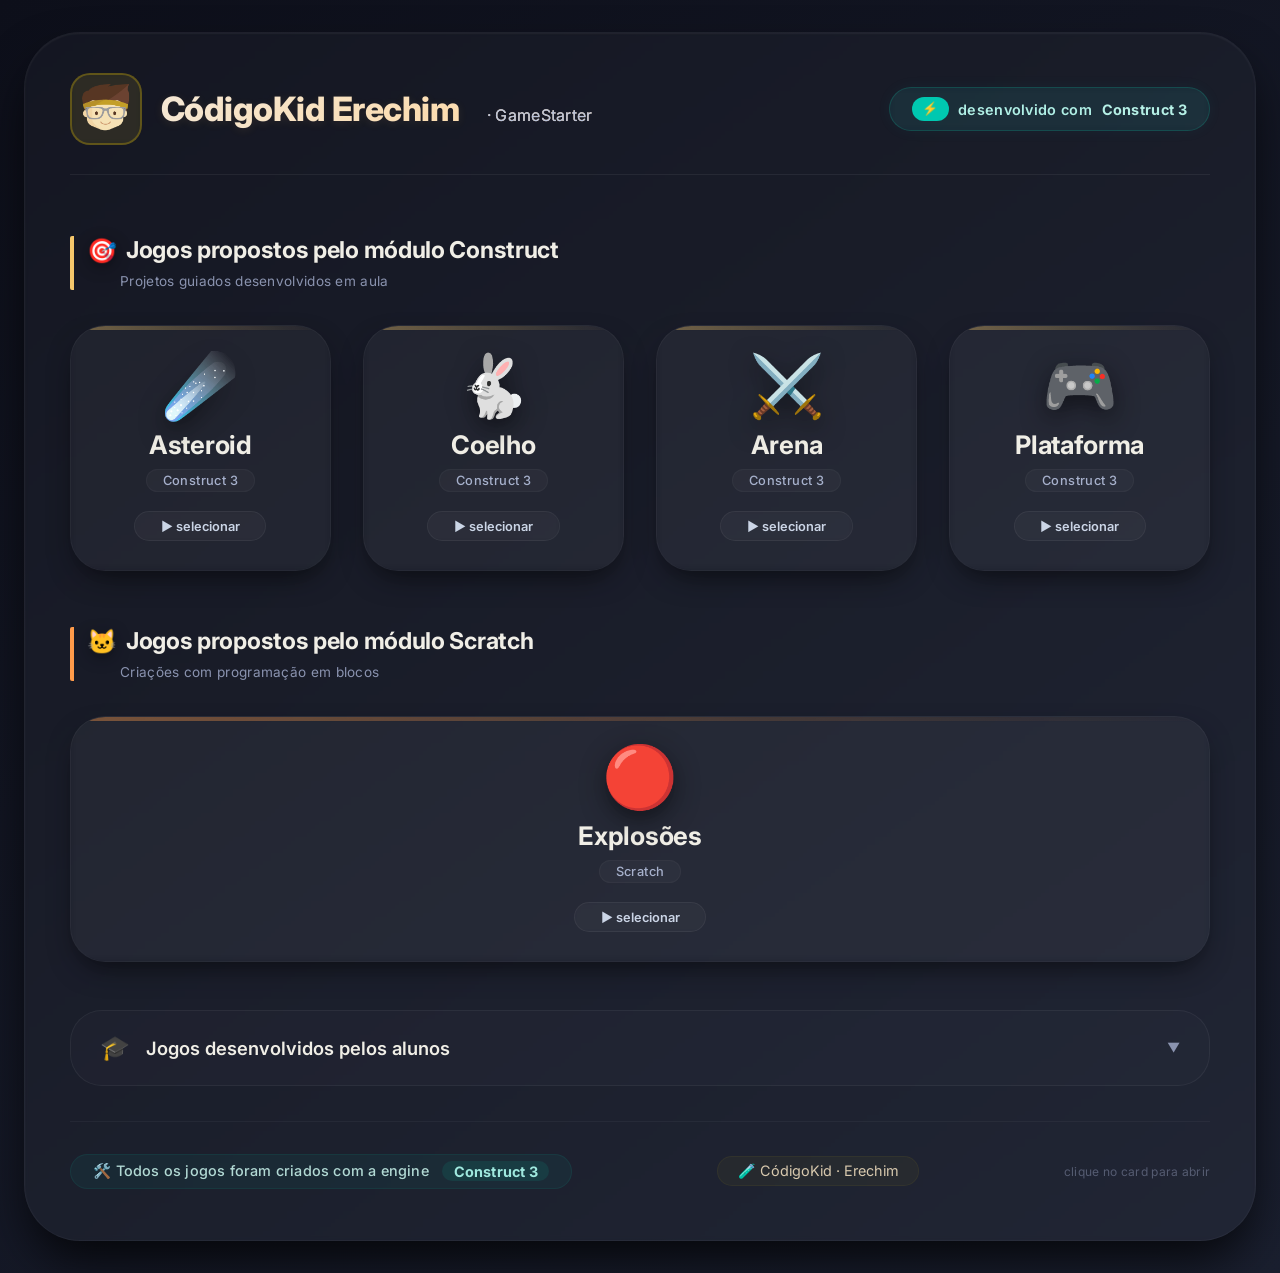
==== commit 0933cf20: "add módulação dos através do json. Atualizado readme" ====
--- a/index.html
+++ b/index.html
@@ -32,15 +32,9 @@
       </div>
     </div>
 
-    <!-- TÍTULO DA SEÇÃO: JOGOS DO MÓDULO -->
-    <div class="section-header">
-      <h2 class="section-title">🎯 Jogos propostos pelo módulo Construct</h2>
-      <span class="section-subtitle">Projetos guiados desenvolvidos em aula</span>
-    </div>
-
-    <!-- grade com os 4 projetos do módulo (preenchida via JSON) -->
-    <div class="projects-grid" id="jogosModuloGrid">
-      <!-- preenchido dinamicamente pelo JavaScript -->
+           <!-- CONTAINER DINÂMICO DE MÓDULOS (Construct, Scratch, etc.) -->
+    <div id="modulosContainer">
+      <!-- preenchido dinamicamente pelo JavaScript a partir do jogos.json -->
     </div>
 
     <!-- BLOCO EXPANSÍVEL: JOGOS DOS ALUNOS -->
@@ -81,12 +75,18 @@
         <button class="close-btn" id="closeDialogBtn">✕ Fechar</button>
       </div>
     </div>
-    <div class="dialog-body">
-      <div class="loading-overlay" id="dialogLoading">
-        <div class="spinner"></div>
-        <span>Carregando jogo...</span>
-      </div>
-      <iframe id="dialogFrame" src="" allowfullscreen allow="fullscreen; autoplay; gamepad"></iframe>
+        <div class="dialog-body">
+      <div class="game-instructions" id="dialogInstructions" hidden>
+        <span class="instructions-icon">💡</span>
+        <span class="instructions-text" id="dialogInstructionsText"></span>
+      </div>
+      <div class="iframe-wrapper">
+        <div class="loading-overlay" id="dialogLoading">
+          <div class="spinner"></div>
+          <span>Carregando jogo...</span>
+        </div>
+        <iframe id="dialogFrame" src="" allowfullscreen allow="fullscreen; autoplay; gamepad; accelerometer; gyroscope"></iframe>
+      </div>
     </div>
   </dialog>
 
@@ -110,42 +110,63 @@
   // CARREGAMENTO DOS JOGOS A PARTIR DO JSON
   // ============================================
 
+    const modulosContainer = document.getElementById('modulosContainer');
+
   async function carregarJogos() {
     try {
       const resposta = await fetch('jogos.json');
       if (!resposta.ok) throw new Error('Não foi possível carregar o jogos.json');
       const dados = await resposta.json();
 
-      renderizarJogosModulo(dados.jogosModulo || []);
+      renderizarModulos(dados.modulos || []);
       renderizarJogosAlunos(dados.jogosAlunos || []);
     } catch (erro) {
       console.error('❌ Erro ao carregar jogos:', erro);
-      // Fallback: mostra mensagem amigável
-      jogosModuloGrid.innerHTML = '<p style="color:#8a93af; grid-column: 1/-1; text-align:center;">Não foi possível carregar a lista de jogos.</p>';
-    }
-  }
-
-  // Renderiza os cards dos jogos do módulo
-  function renderizarJogosModulo(jogos) {
-    jogosModuloGrid.innerHTML = '';
-    jogos.forEach(jogo => {
-      const card = document.createElement('a');
-      card.href = '#';
-      card.className = `project-card card-${jogo.id}`;
-      card.style.textDecoration = 'none';
-      card.dataset.game = jogo.embedUrl;
-      card.dataset.name = jogo.nome;
-      card.innerHTML = `
-        <div class="project-icon">${jogo.icone || '🎮'}</div>
-        <div class="project-name">${jogo.nome}</div>
-        <div class="project-sub">Construct 3</div>
-        <div class="cta-play">▶ selecionar</div>
+      modulosContainer.innerHTML = '<p style="color:#8a93af; text-align:center;">Não foi possível carregar a lista de jogos.</p>';
+    }
+  }
+
+  // Renderiza todos os módulos (Construct, Scratch, etc.)
+  function renderizarModulos(modulos) {
+    modulosContainer.innerHTML = '';
+    modulos.forEach(modulo => {
+      const secao = document.createElement('section');
+      secao.className = 'modulo-section';
+      secao.style.setProperty('--modulo-cor', modulo.cor || '#f5c76b');
+
+      secao.innerHTML = `
+        <div class="section-header">
+          <h2 class="section-title">
+            <span class="section-icon">${modulo.icone || '🎯'}</span>
+            ${modulo.titulo}
+          </h2>
+          <span class="section-subtitle">${modulo.subtitulo || ''}</span>
+        </div>
+        <div class="projects-grid"></div>
       `;
-      card.addEventListener('click', e => {
-        e.preventDefault();
-        abrirJogoDialog(jogo.embedUrl, jogo.nome);
+
+      const grid = secao.querySelector('.projects-grid');
+      (modulo.jogos || []).forEach(jogo => {
+        const card = document.createElement('a');
+        card.href = '#';
+        card.className = `project-card card-${jogo.id}`;
+        card.style.textDecoration = 'none';
+        card.dataset.game = jogo.embedUrl;
+        card.dataset.name = jogo.nome;
+        card.innerHTML = `
+          <div class="project-icon">${jogo.icone || '🎮'}</div>
+          <div class="project-name">${jogo.nome}</div>
+          <div class="project-sub">${modulo.id === 'scratch' ? 'Scratch' : 'Construct 3'}</div>
+          <div class="cta-play">▶ selecionar</div>
+        `;
+               card.addEventListener('click', e => {
+          e.preventDefault();
+          abrirJogoDialog(jogo.embedUrl, jogo.nome, jogo.instrucoes);
+        });
+        grid.appendChild(card);
       });
-      jogosModuloGrid.appendChild(card);
+
+      modulosContainer.appendChild(secao);
     });
   }
 
@@ -182,10 +203,23 @@
   // DIALOG (abrir/fechar/fullscreen)
   // ============================================
 
-  function abrirJogoDialog(url, nome) {
+  const dialogInstructions = document.getElementById('dialogInstructions');
+  const dialogInstructionsText = document.getElementById('dialogInstructionsText');
+
+  function abrirJogoDialog(url, nome, instrucoes) {
     currentGameUrl = url;
     currentGameName = nome;
     dialogTitle.textContent = '🎮 ' + nome;
+
+    // Instruções (opcional)
+    if (instrucoes && instrucoes.trim() !== '') {
+      dialogInstructionsText.textContent = instrucoes;
+      dialogInstructions.hidden = false;
+    } else {
+      dialogInstructionsText.textContent = '';
+      dialogInstructions.hidden = true;
+    }
+
     dialogLoading.style.display = 'flex';
     dialogFrame.src = url;
     dialogFrame.onload = function () {
--- a/style.css
+++ b/style.css
@@ -412,18 +412,56 @@
     }
 
     .dialog-body {
-      position: relative;
-      width: 100%;
-      height: calc(100% - 52px);
-      background: #000;
-    }
-
-    .dialog-body iframe {
-      width: 100%;
-      height: 100%;
-      border: none;
-      display: block;
-    }
+  position: relative;
+  width: 100%;
+  height: calc(100% - 52px);
+  background: #000;
+  display: flex;
+  flex-direction: column;
+}
+
+.iframe-wrapper {
+  position: relative;
+  flex: 1;
+  width: 100%;
+  background: #000;
+}
+
+.iframe-wrapper iframe {
+  width: 100%;
+  height: 100%;
+  border: none;
+  display: block;
+}
+
+/* Faixa de instruções (acima do iframe) */
+.game-instructions {
+  display: flex;
+  align-items: center;
+  gap: 0.7rem;
+  padding: 0.7rem 1.5rem;
+  background: rgba(255, 215, 0, 0.06);
+  border-bottom: 1px solid rgba(255, 215, 0, 0.12);
+  color: #e9dcb8;
+  font-size: 0.85rem;
+  line-height: 1.4;
+  letter-spacing: 0.2px;
+  flex-shrink: 0;
+}
+
+.game-instructions[hidden] {
+  display: none;
+}
+
+.game-instructions .instructions-icon {
+  font-size: 1.1rem;
+  flex-shrink: 0;
+  filter: drop-shadow(0 2px 4px rgba(0, 0, 0, 0.4));
+}
+
+.game-instructions .instructions-text {
+  flex: 1;
+}
 
     .dialog-body .loading-overlay {
       position: absolute;
@@ -617,4 +655,75 @@
 
 .project-card.card-aluno::before {
   background: linear-gradient(90deg, #9bdeac, #7fc9ff, #9bdeac);
+}
+/* ============================================
+   SEÇÕES DE MÓDULOS (Construct, Scratch, etc.)
+   ============================================ */
+
+.modulo-section {
+  margin-bottom: 3.5rem;
+  position: relative;
+}
+
+.modulo-section:last-of-type {
+  margin-bottom: 0;
+}
+
+.modulo-section .section-header {
+  margin-bottom: 1.5rem;
+  padding-left: 0.8rem;
+  border-left: 4px solid var(--modulo-cor, #f5c76b);
+  border-radius: 2px;
+}
+
+.modulo-section .section-title {
+  display: flex;
+  align-items: center;
+  gap: 0.6rem;
+  font-size: 1.45rem;
+  font-weight: 700;
+  color: #f0eee6;
+  letter-spacing: -0.3px;
+  margin-bottom: 0.35rem;
+}
+
+.modulo-section .section-icon {
+  font-size: 1.5rem;
+  filter: drop-shadow(0 4px 8px rgba(0, 0, 0, 0.4));
+}
+
+.modulo-section .section-subtitle {
+  font-size: 0.85rem;
+  color: #8a93af;
+  letter-spacing: 0.3px;
+  padding-left: 2.1rem; /* alinha com o título (ícone + gap) */
+}
+
+/* Cor de destaque na linha superior do card */
+.modulo-section .project-card::before {
+  background: linear-gradient(90deg, var(--modulo-cor, #f5c76b), transparent);
+}
+
+/* Cores específicas dos jogos do Scratch */
+.card-scratch-pong .project-icon { color: #ff9b4a; }
+.card-scratch-labirinto .project-icon { color: #ffd34d; }
+.card-scratch-corrida .project-icon { color: #ff7a7a; }
+
+/* ============================================
+   RESPONSIVIDADE EXTRA
+   ============================================ */
+
+@media (max-width: 700px) {
+  .modulo-section .section-title {
+    font-size: 1.15rem;
+  }
+  .modulo-section .section-icon {
+    font-size: 1.2rem;
+  }
+  .modulo-section .section-subtitle {
+    padding-left: 1.8rem;
+  }
+  .modulo-section {
+    margin-bottom: 2.5rem;
+  }
 }
